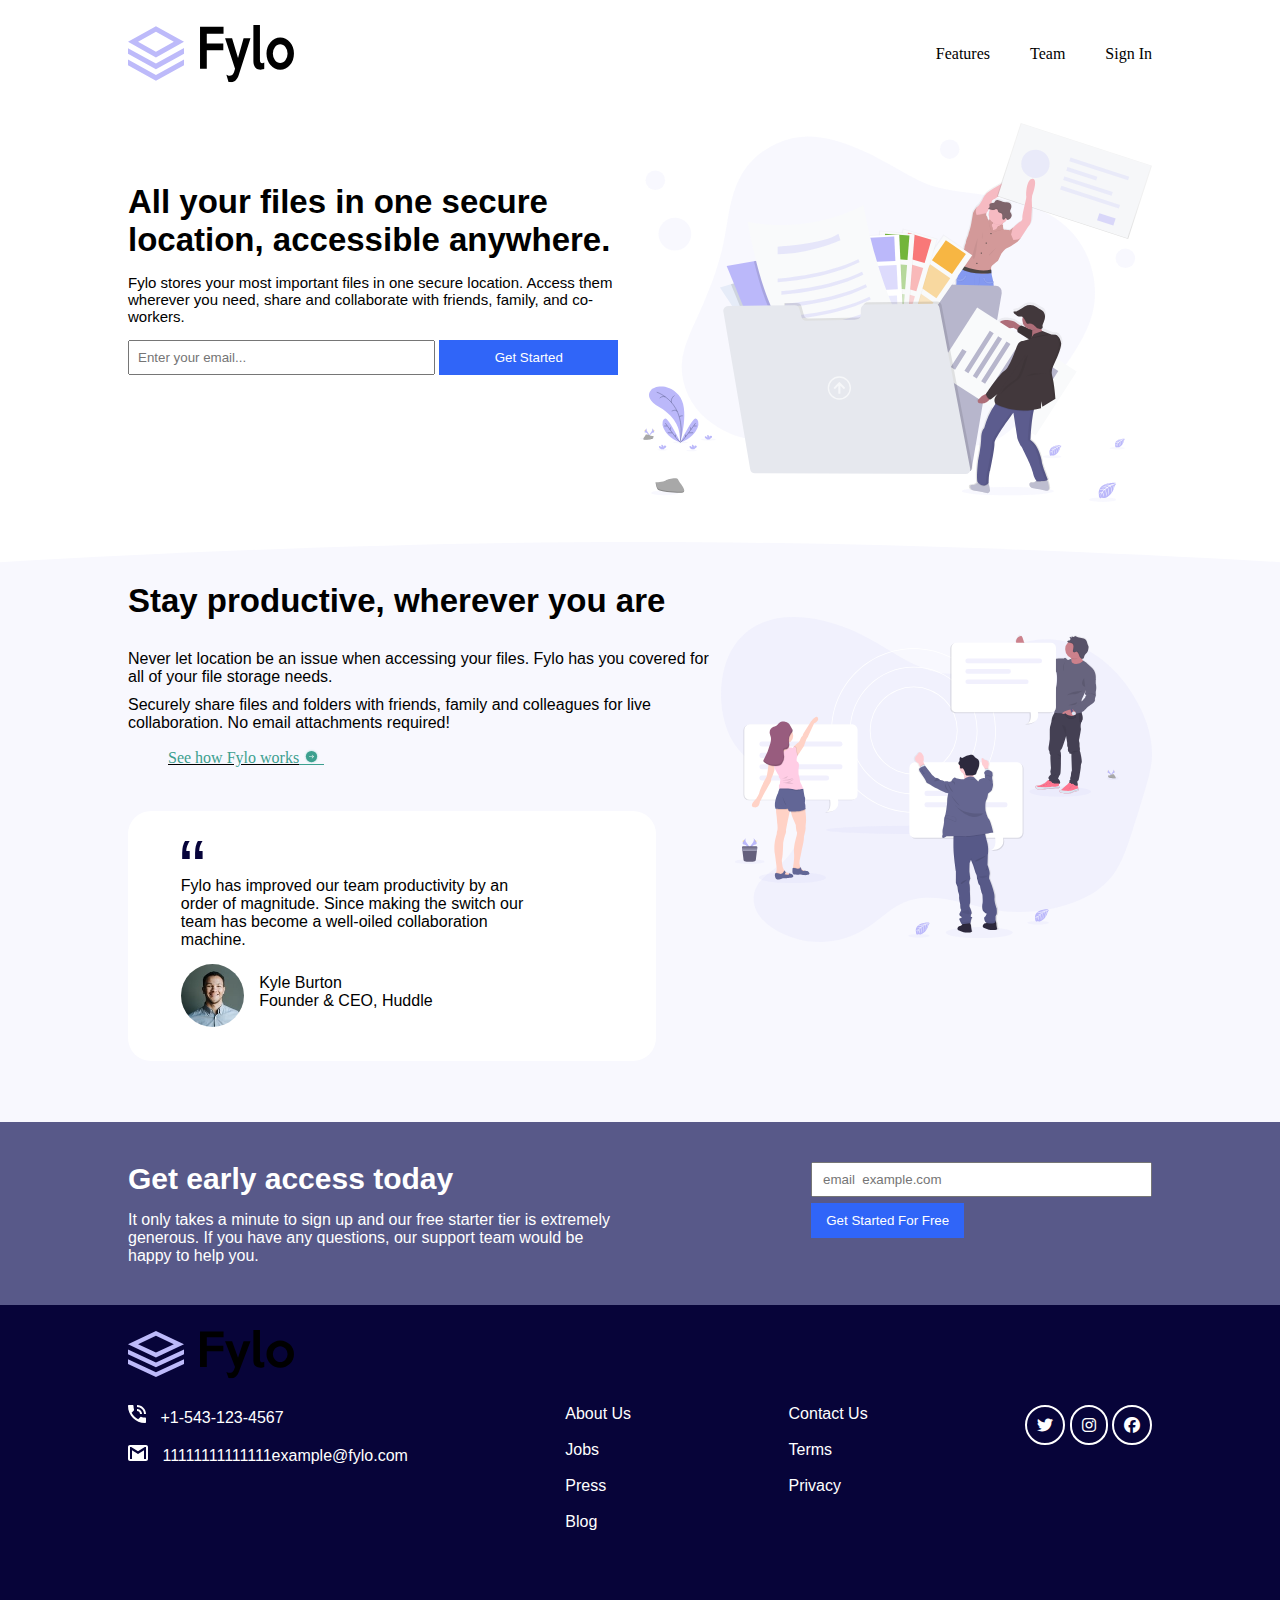
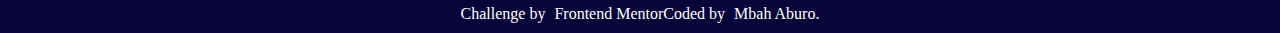
==== index.html @ bed7cd32 "Made some html changes" ====
<!DOCTYPE html>
<html lang="en">
<head>
  <meta charset="UTF-8">
  <meta name="viewport" content="width=device-width, initial-scale=1.0"> <!-- displays site properly based on user's device -->

  <link rel="stylesheet" href="https://fonts.google.com/specimen/Raleway">

  <link rel="icon" type="image/png" sizes="32x32" href="./images/favicon-32x32.png">
  
  <title>Frontend Mentor | Fylo landing page with two column layout</title>

  <link rel="stylesheet" href="css/style.css">
  <link rel="stylesheet" href="https://cdnjs.cloudflare.com/ajax/libs/font-awesome/6.2.1/css/all.min.css"/>
</head>
<body>
  <header>
    <div class="container">
      <div id="nav">
        <img src="images/logo.svg" alt="fylo" id="fylo">
        <div>
          <ul>
            <li><a href="#">Features </a></li>
            <li><a href="#">Team </a></li>
            <li><a href="#">Sign In</a></li>
          </ul>
        </div>
      </div>
    </div>
  </header>

  <section id="begin">
    <div class="container">
      <div class="begin">
        <div>
          <h1>All your files in one secure location, accessible anywhere.</h1>
          <p>Fylo stores your most important files in one secure location. 
            Access them wherever you need, share and collaborate with friends, 
            family, and co-workers.
          </p>
          <form action="submit">
            <input type="text" placeholder="Enter your email...">
            <button class="get">Get Started</button>
          </form>
        </div>
        <img src="images/illustration-1.svg" alt="illustration-1">
      </div>
    </div>
  </section>

  <section id="middle">
    <div class="container">
      <div class="mid">
        <div>
          <h2>Stay productive, wherever you are</h2>
          <p>Never let location be an issue when accessing your files. Fylo has you 
            covered for all of your file storage needs.
          </p>
          
          <p>
            Securely share files and folders with friends, family and colleagues for 
            live collaboration. No email attachments required!
          </p>
          <div class="seehow">
            <a href="#">See how Fylo works</a> <img src="images/icon-arrow.svg" alt="arrow">
          </div>
          <div class="inner_div">
            <div>
              <img src="images/icon-quotes.svg" alt="quotes">
              <p>
                Fylo has improved our team productivity by an order of magnitude. Since 
                making the switch our team has become a well-oiled collaboration machine.
              </p>
              <div class="img_name">
                <img src="images/avatar-testimonial.jpg" alt="person" id="person">
                <p class="name">
                  Kyle Burton <br>
                  Founder & CEO, Huddle
                </p>
              </div>
            </div>
          </div>
        </div> 
        <img src="images/illustration-2.svg" alt="illustration-2">
      </div>
    </div>
  </section>

  <section id="last">
    <div class="container">
      <div class="get_early">
        <div>
          <h3>
            Get early access today
          </h3>
          <p>
            It only takes a minute to sign up and our free starter tier is extremely generous. 
            If you have any questions, our support team would be happy to help you.
          </p>
        </div>
        <div>
          <input type="email" placeholder="email  example.com"> <br>
          <button>Get Started For Free</button>
        </div>
      </div>
    </div>
  </section>

  <section id="logo">
    <div class="container">
      <div class="logo">
        <div>
          <img src="images/logo.svg" alt="logo">
        </div>
      </div>
    </div>
  </section>

  <footer id="me">
    <div class="container">
      <div class="below_image">
        <div>
          <p>
            <img src="images/icon-phone.svg"> +1-543-123-4567 <br>
            <br>
            <img src="images/icon-email.svg"> 11111111111111example@fylo.com
          </p>
        </div>
        <div>
          <p>
            About Us <br>
            <br>
            Jobs <br>
            <br>
            Press <br>
            <br>
            Blog <br>
          </p>
        </div>
        <div>
          <p>
            Contact Us <br>
            <br>
            Terms <br>
            <br>
            Privacy <br>
          </p>
        </div>
        <div class="icon">
          <i class="fa-brands fa-twitter"></i>
          <i class="fa-brands fa-instagram"></i>
          <i class="fa-brands fa-facebook"></i>
        </div>
      </div>
    </div>
  </footer>
  
  <footer class="theirs">
    <p class="attribution">
      Challenge by <a href="https://www.frontendmentor.io?ref=challenge" target="_blank">Frontend Mentor</a>  
      Coded by <a href="#">Mbah Aburo.</a>
    </p>
  </footer>
</body>
</html>
---- css/style.css ----
*{
    margin: 0;
    padding: 0;
    box-sizing: border-box;
}

.container{
    width: 80%;
    margin: 0 auto;
}

#nav{
    margin: 25px 0;
    display: flex;
    justify-content: space-between;
}

#nav ul , a{
    display: flex;
    color: black;
    list-style: none;
    text-decoration: none;
    padding:10px 0 10px 40px;
    padding-right: 0;
}

.begin{
    display: flex;
    margin: 40px 0;
}

.begin img{
    width: 50%;
}

.begin > div {
    padding-top: 60px;
    
}

.begin > div >h1{
    margin-bottom: 5px;
    font-size: 33px;
    padding-bottom: 10px;
    font-family: 'Segoe UI', Tahoma, Geneva, Verdana, sans-serif;
}

.begin > div >h1 + p{
    font-size: 15px;
    padding-bottom: 15px;
    font-family: 'Segoe UI', Tahoma, Geneva, Verdana, sans-serif;
}

form input{
    padding: 8px;
    width: 60%;
}

form button{
    padding: 10px;
    width: 35%;
    background-color: hsl(224, 93%, 58%);
    color: #fff;
    border: none;
}

#middle{
    background: url(/images/bg-curve-desktop.svg) no-repeat;
    background-position: center;
    background-size: cover;
}

.mid{
    display: flex;
    height: 580px;
}

.mid >div + img{
    width: 60%;
    height: 400px;
    padding-top: 75px;
}

.mid > div >h2{
    padding-top: 40px;
    padding-bottom: 15px;
    font-family: 'Segoe UI', Tahoma, Geneva, Verdana, sans-serif;
    font-size: 33px;
}

.mid > div > h2 + p{
    font-family: 'Segoe UI', Tahoma, Geneva, Verdana, sans-serif;
    padding-top: 15px;
}

.mid > div > h2 + p + p{
    font-family: 'Segoe UI', Tahoma, Geneva, Verdana, sans-serif;
    padding-top: 10px;
    padding-right: 17px;
}

#middle .seehow{
    display: flex;
    padding-top: 17px;
    text-decoration: underline;
}

#middle .seehow img{
    display: flex;
    height: 16px;
    padding: 0 5px;
    border-bottom: 1px solid hsl(170, 45%, 43%);
}

#middle .seehow a{
    color: hsl(170, 45%, 43%);
    padding-top: 0;
    padding-bottom: 25px;
}

.inner_div{
    background-color: #fff;
    height: 250px;
    margin-right: 65px;
    margin-top: 19px;
    border-radius: 23px;
}

.inner_div >div {
    width:80%;
    margin: auto;
    padding-top: 30px;
}

.inner_div >div > img{
    width: 5.5%;
    padding-bottom: 10px;
}
.inner_div > div > img + p{
    padding-bottom: 15px;
    font-family: 'Segoe UI', Tahoma, Geneva, Verdana, sans-serif;
    padding-right: 70px;
}

.inner_div .img_name{
    display: flex;
}
.inner_div .img_name > img + p{
    padding: 10px 15px;
    font-family: 'Segoe UI', Tahoma, Geneva, Verdana, sans-serif;
}
.inner_div .img_name > img{
    border-radius: 70px;
    width: 15%;
}

#last{
    background-color: hsl(238, 22%, 44%);
    padding: 40px 0;
    color: #fff;
    font-family: 'Segoe UI', Tahoma, Geneva, Verdana, sans-serif;
}

.get_early{
    display: flex;
}

.get_early > div > h3{
    font-size: 30px;
}

.get_early > div >h3 + p{
    padding-right: 200px;
    padding-top: 15px;
    font-family: 'Segoe UI', Tahoma, Geneva, Verdana, sans-serif;
}

.get_early >div +div > input{
   height: 35px;
   padding-right: 150px;
   padding-left: 10px;
   font-family: 'Segoe UI', Tahoma, Geneva, Verdana, sans-serif;
}

.get_early  button{
    margin: 6px 0;
    padding: 10px 0;
    width: 45%;
    background-color: hsl(224, 93%, 58%);
    color: #fff;
    border: none;
    font-family: 'Segoe UI', Tahoma, Geneva, Verdana, sans-serif;
}

#logo{
    background-color: hsl(243, 87%, 12%);
    height: 100px;
    padding-top: 25px;
}

#me{
    background-color: hsl(243, 87%, 12%);
    color: #fff;
    font-family: 'Segoe UI', Tahoma, Geneva, Verdana, sans-serif;
    height: 200px;
}

.below_image{
    display: flex;
    justify-content: space-between;
}

.below_image > div >p img{
    padding-right: 10px;
}

.below_image .icon i{
    padding: 10px;
    border: 2px #fff solid;
    border-radius: 50px;
}

.theirs{
    background-color: hsl(243, 87%, 12%);
    padding-bottom: 10px;
}

.attribution{
    display: flex;
    justify-content: center;
    color: #fff;
}

.attribution a{
    color: #fff;
    padding: 0 0 0 9px;

}

@media screen and (max-width:375px)
{
    body{
        margin: 0;
        padding: 0;
        box-sizing: border-box;
        font-family: 'Segoe UI', Tahoma, Geneva, Verdana, sans-serif;
    }

    .container{
        width: 90%;
        margin: auto;
    }

    #nav img{
        width: 25%;
        height: 30px;
        padding-top: 7px;
    }

    #nav ul li a{
    padding: 1px 0 0 10px;
    }

    .begin{
        flex-direction: column-reverse;
    }

    .begin img{
        width: 100%;
        height: 250px; 
    }

    .begin > div > h1{
        font-size: 27px;
    }

    .begin >div >h1 + p{
        font-size: 22px;
    }

    .begin  input , .get{
        margin-top: 15px;
        width: 100%;
    }

    #middle {
        background-image: url(/images/bg-curve-mobile.svg);
    }

    .mid{
        flex-direction: column-reverse;
        height: 100%;
    }

    .mid > div + img{
        width: 100%;
        height: 300px;

    }

    .mid >div > h2{
        font-size: 20px;
        padding-bottom: 0;
    }

    .mid >div >h2 +p +p + .seehow + .inner_div {
        height: 300px;
        margin-bottom: 40px;
    }

    .mid >div >h2 +p +p + .seehow + .inner_div >div{
        width: 90%;
        margin: auto;
        padding-left: 10px;
    }

    .mid >div >h2 +p +p + .seehow + .inner_div >div>img+p+.img_name{
        height:40px ;
    }

    .mid >div >h2 +p +p + .seehow + .inner_div >div>img+p+.img_name>img+p{
        padding-top: 0px;
    }

    .get_early{
        flex-direction: column;
    }

    .get_early >div > h3 +p{
        padding-right:0 ;
        padding-bottom: 18px;
    }

    .get_early >div +div >input{
        width: 100%;
    }

    .get_early>div+div button{
        width: 100%;
    }

    #me{
        height: 430px;
    }
    
    .below_image{
        flex-direction: column;
    }

    .below_image >div{
        padding: 0 0 20px 0;
    }

    .below_image .icon{
        align-self: center;
    }
}
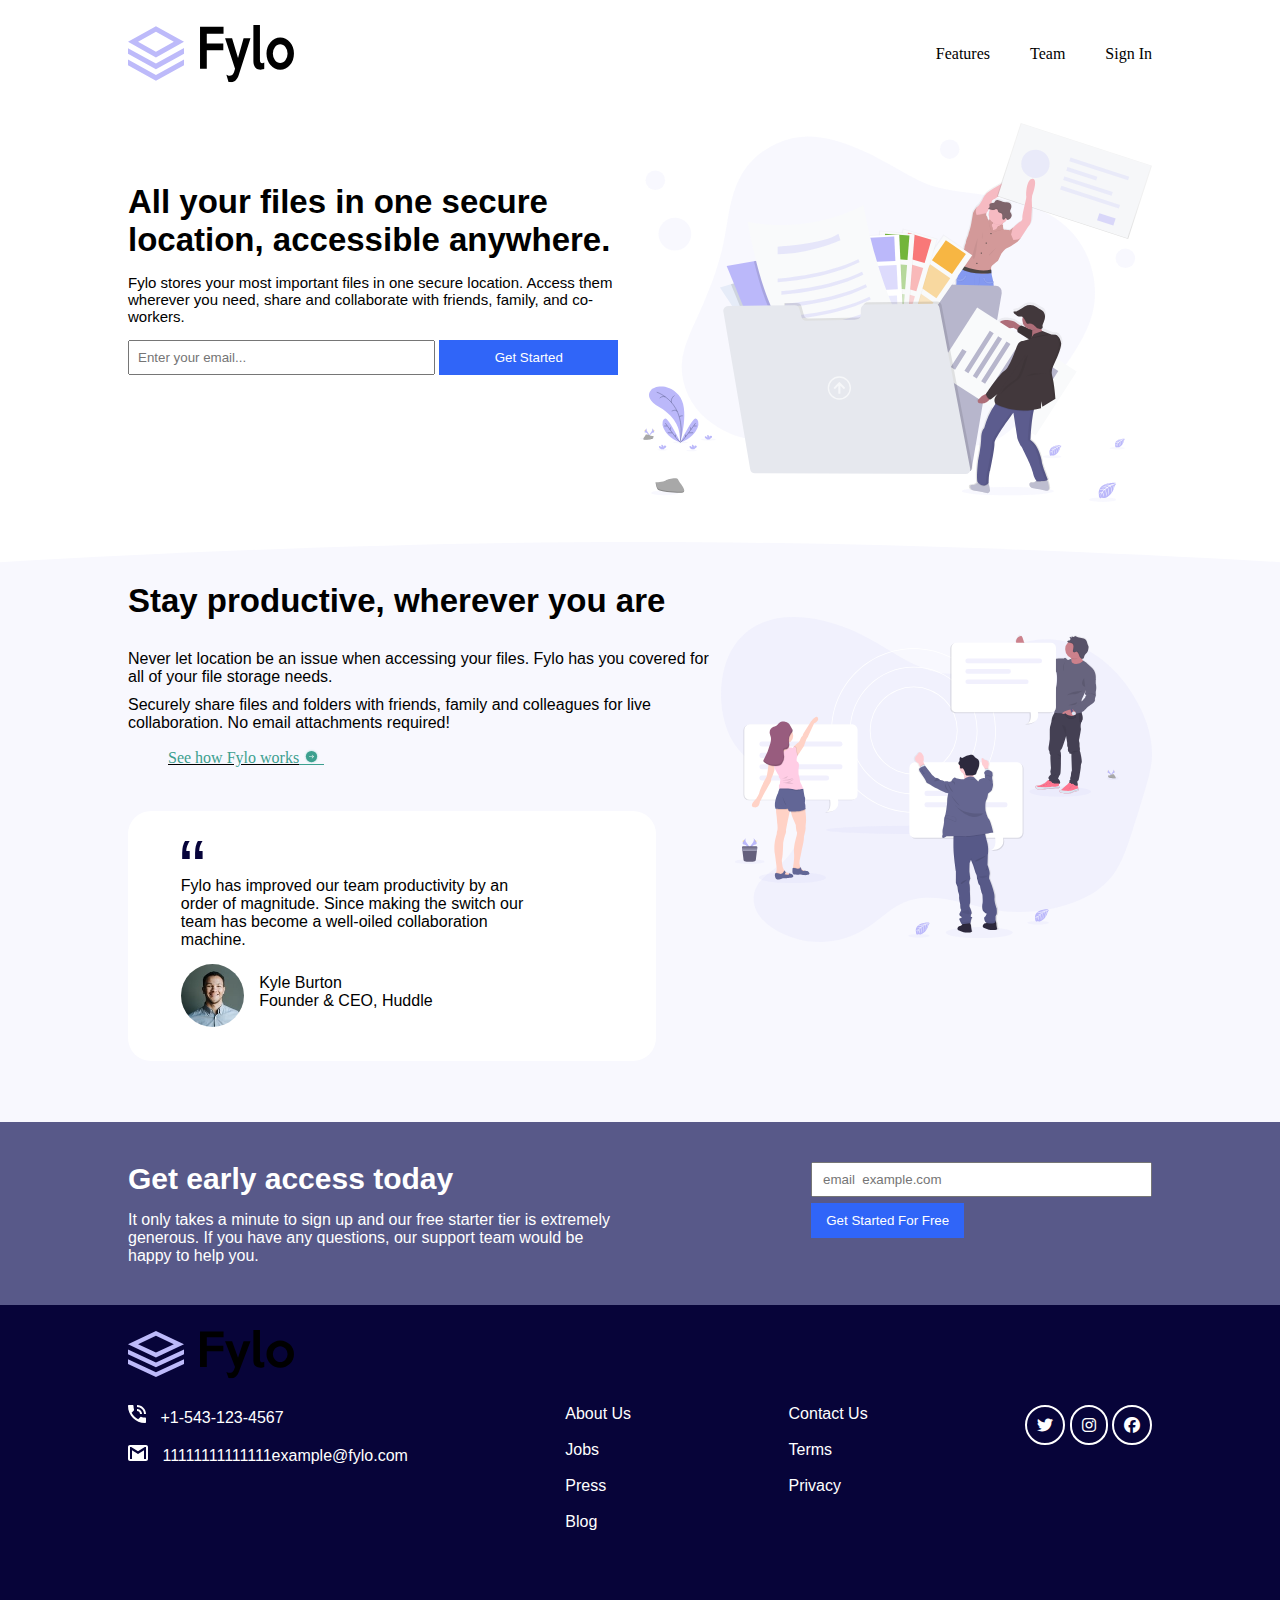
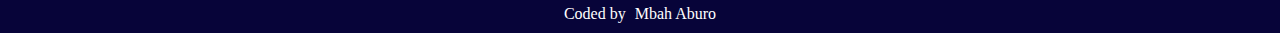
==== commit 5bbc37d3: "made some html changes" ====
--- a/index.html
+++ b/index.html
@@ -156,9 +156,8 @@
   </footer>
   
   <footer class="theirs">
-    <p class="attribution">
-      Challenge by <a href="https://www.frontendmentor.io?ref=challenge" target="_blank">Frontend Mentor</a>  
-      Coded by <a href="#">Mbah Aburo.</a>
+    <p class="attribution">  
+      Coded by <a href="#">Mbah Aburo</a>
     </p>
   </footer>
 </body>
